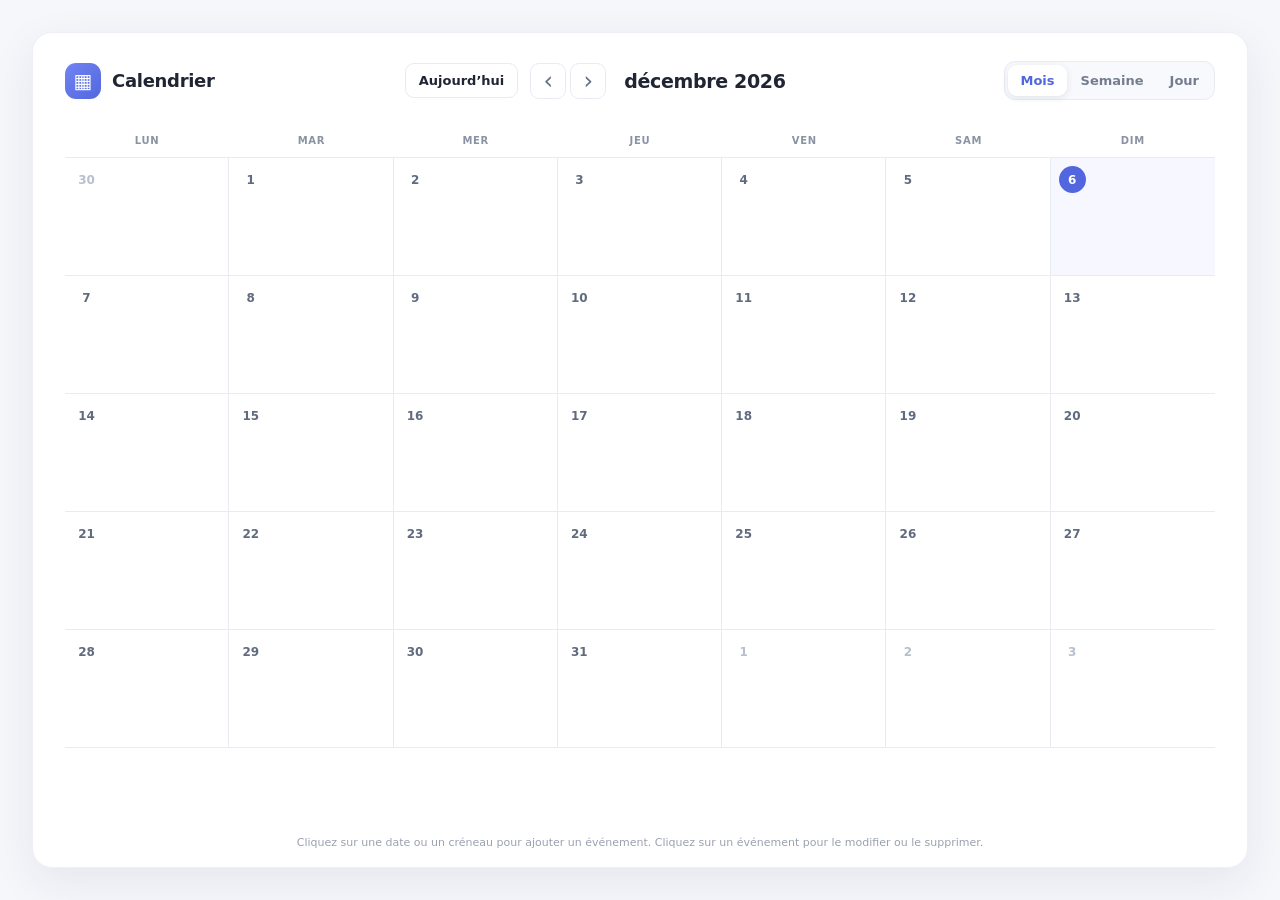
==== calendrier/index.html @ dea8a132 "calendrier" ====
﻿<!DOCTYPE html>
<html lang="fr">
<head>
  <meta charset="UTF-8">
  <meta name="viewport" content="width=device-width, initial-scale=1">
  <title>Calendrier</title>
  <link rel="stylesheet" href="style.css">
  <script src="script.js" defer></script>
</head>
<body>
  <main class="calendar" aria-label="Calendrier">
    <header class="toolbar">
      <div class="toolbar__brand"><span class="brand-mark" aria-hidden="true">▦</span><h1>Calendrier</h1></div>
      <div class="toolbar__navigation">
        <button class="button button--today" id="todayBtn" type="button">Aujourd’hui</button>
        <div class="nav-arrows" aria-label="Naviguer dans le calendrier">
          <button class="icon-button" id="prevBtn" type="button" aria-label="Période précédente">‹</button>
          <button class="icon-button" id="nextBtn" type="button" aria-label="Période suivante">›</button>
        </div>
        <h2 id="calendarTitle" aria-live="polite"></h2>
      </div>
      <div class="toolbar__view" role="group" aria-label="Choisir une vue">
        <button class="view-button is-active" data-view="month" type="button">Mois</button>
        <button class="view-button" data-view="week" type="button">Semaine</button>
        <button class="view-button" data-view="day" type="button">Jour</button>
      </div>
    </header>
    <section class="calendar-content" id="calendarContent" aria-label="Vue du calendrier"></section>
    <p class="calendar-hint">Cliquez sur une date ou un créneau pour ajouter un événement. Cliquez sur un événement pour le modifier ou le supprimer.</p>
  </main>
  <dialog class="event-dialog" id="eventDialog" aria-labelledby="dialogTitle">
    <form id="eventForm">
      <div class="dialog-header"><div><p class="dialog-eyebrow">Événement</p><h2 id="dialogTitle">Ajouter un événement</h2></div><button class="icon-button dialog-close" id="closeDialogBtn" type="button" aria-label="Fermer">×</button></div>
      <label>Titre<input id="eventTitle" name="title" type="text" maxlength="80" placeholder="Ex. Réunion d’équipe" required></label>
      <div class="form-row"><label>Début<input id="eventStart" name="start" type="datetime-local" required></label><label>Fin<input id="eventEnd" name="end" type="datetime-local" required></label></div>
      <label>Couleur<select id="eventColor" name="color"><option value="blue">Bleu</option><option value="violet">Violet</option><option value="green">Vert</option><option value="orange">Orange</option><option value="rose">Rose</option></select></label>
      <p class="dialog-error" id="dialogError" role="alert"></p>
      <div class="dialog-actions"><button class="button button--danger" id="deleteEventBtn" type="button" hidden>Supprimer</button><span class="dialog-actions__spacer"></span><button class="button button--secondary" id="cancelBtn" type="button">Annuler</button><button class="button button--primary" type="submit">Enregistrer</button></div>
    </form>
  </dialog>
</body>
</html>
---- calendrier/style.css ----
﻿:root{font-family:Inter,ui-sans-serif,system-ui,-apple-system,BlinkMacSystemFont,"Segoe UI",sans-serif;color:#202533;background:#f5f7fb;font-synthesis:none;text-rendering:optimizeLegibility;--ink:#202533;--muted:#798195;--line:#e8ebf2;--primary:#5267df;--surface:#fff;--shadow:0 14px 45px rgb(33 43 76 / 8%)}
*{box-sizing:border-box}body{min-width:320px;min-height:100vh;margin:0;padding:32px}button,input,select{font:inherit}button{cursor:pointer}.calendar{max-width:1440px;min-height:calc(100vh - 64px);margin:auto;padding:28px 32px 18px;background:var(--surface);border:1px solid #edf0f5;border-radius:20px;box-shadow:var(--shadow);display:flex;flex-direction:column}.toolbar{display:flex;align-items:center;gap:24px;padding-bottom:24px}.toolbar__brand,.toolbar__navigation,.toolbar__view{display:flex;align-items:center}.toolbar__brand{gap:11px}.toolbar__brand h1{font-size:18px;margin:0;font-weight:700;letter-spacing:-.3px}.brand-mark{display:grid;place-items:center;width:36px;height:36px;border-radius:11px;color:white;background:linear-gradient(135deg,#7284f3,#5267df);font-size:20px}.toolbar__navigation{gap:12px;margin:0 auto}.toolbar__navigation h2{min-width:190px;margin:0 0 0 6px;font-size:19px;font-weight:650;letter-spacing:-.35px}.nav-arrows{display:flex;gap:4px}.button,.icon-button,.view-button{border:1px solid var(--line);background:var(--surface);color:var(--ink);border-radius:9px;transition:background .15s,border-color .15s,transform .15s}.button{padding:9px 13px;font-size:13px;font-weight:600}.button:hover,.icon-button:hover,.view-button:hover{background:#f7f8fc;border-color:#d9deeb}.button:active,.icon-button:active{transform:scale(.97)}.icon-button{width:36px;height:36px;display:grid;place-items:center;font-size:24px;line-height:1;color:#657087}.toolbar__view{padding:3px;gap:2px;border:1px solid var(--line);border-radius:11px;background:#f8f9fc}.view-button{border:0;background:transparent;padding:8px 12px;color:#747d90;font-size:13px;font-weight:600}.view-button.is-active{background:white;color:var(--primary);box-shadow:0 2px 7px rgb(32 45 90 / 10%)}.calendar-content{flex:1;min-height:0}.month-grid{display:grid;grid-template-columns:repeat(7,minmax(0,1fr))}.weekday{padding:11px 8px;color:#8a92a4;border-bottom:1px solid var(--line);text-align:center;text-transform:uppercase;letter-spacing:.07em;font-size:10px;font-weight:700}.month-cell{min-height:118px;padding:8px;overflow:hidden;border-right:1px solid var(--line);border-bottom:1px solid var(--line);cursor:pointer;transition:background .15s}.month-cell:nth-child(7n){border-right:0}.month-cell:hover{background:#fafbff}.month-cell.is-outside .day-number{color:#b9bfcc}.month-cell.is-today{background:#f7f8ff}.day-number{display:inline-grid;place-items:center;width:27px;height:27px;margin-bottom:5px;border-radius:50%;color:#616b7f;font-size:12px;font-weight:600}.is-today .day-number{background:var(--primary);color:white}.event-chip{display:block;width:100%;margin:3px 0;padding:4px 7px;overflow:hidden;border:0;border-left:3px solid var(--event-color);border-radius:5px;color:var(--event-text);background:var(--event-bg);text-align:left;text-overflow:ellipsis;white-space:nowrap;font-size:11px;font-weight:600;cursor:pointer}.more-events{padding:3px 6px;color:var(--muted);font-size:10px}.time-grid{border:1px solid var(--line);border-bottom:0}.time-header,.time-row{display:grid;grid-template-columns:64px repeat(var(--columns),minmax(0,1fr))}.time-header{border-bottom:1px solid var(--line)}.time-header-spacer{border-right:1px solid var(--line)}.time-day-heading{padding:11px 4px;border-right:1px solid var(--line);text-align:center;color:#747d90;font-size:11px;font-weight:700;text-transform:uppercase}.time-day-heading:last-child{border-right:0}.time-day-heading strong{display:block;margin-top:5px;color:var(--ink);font-size:16px}.time-day-heading.is-today strong{color:var(--primary)}.time-label{height:56px;padding:0 8px;transform:translateY(-7px);color:#969eae;border-right:1px solid var(--line);font-size:10px;text-align:right}.time-row{min-height:56px}.time-slot{position:relative;min-width:0;border-right:1px solid var(--line);border-bottom:1px solid var(--line);cursor:pointer}.time-slot:last-child{border-right:0}.time-slot:hover{background:#f7f8ff}.time-slot::before{content:"";position:absolute;top:0;left:0;right:0;border-top:1px dashed #f0f1f5}.timed-event{position:absolute;z-index:1;left:3px;right:3px;min-height:22px;padding:4px 6px;overflow:hidden;border:0;border-left:3px solid var(--event-color);border-radius:5px;background:var(--event-bg);color:var(--event-text);text-align:left;font-size:10px;font-weight:600;line-height:1.3;cursor:pointer}.timed-event span{display:block;opacity:.8;font-size:9px}.all-day-row{display:grid;grid-template-columns:64px repeat(var(--columns),minmax(0,1fr));border-bottom:1px solid var(--line)}.all-day-label{padding:8px 6px;color:#969eae;font-size:10px;text-align:right}.all-day-cell{min-height:34px;padding:3px;border-left:1px solid var(--line)}.all-day-event{display:block;width:100%;margin:2px 0;padding:4px 6px;overflow:hidden;border:0;border-radius:4px;background:var(--event-bg);color:var(--event-text);text-align:left;text-overflow:ellipsis;white-space:nowrap;font-size:10px;cursor:pointer}.calendar-hint{margin:15px 0 0;color:#9aa1af;text-align:center;font-size:11px}.event-dialog{width:min(520px,calc(100vw - 28px));padding:0;border:0;border-radius:16px;box-shadow:0 24px 80px rgb(20 28 55 / 24%)}.event-dialog::backdrop{background:rgb(25 32 51 / 38%);backdrop-filter:blur(3px)}.event-dialog form{padding:24px}.dialog-header{display:flex;justify-content:space-between;align-items:flex-start;margin-bottom:22px}.dialog-eyebrow{margin:0 0 4px;color:var(--primary);font-size:10px;font-weight:800;letter-spacing:.1em;text-transform:uppercase}.dialog-header h2{margin:0;font-size:20px}.dialog-close{border:0;font-size:24px}.event-dialog label{display:block;margin:0 0 15px;color:#555e72;font-size:12px;font-weight:650}.event-dialog input,.event-dialog select{display:block;width:100%;margin-top:7px;padding:10px 11px;border:1px solid #e1e5ee;border-radius:8px;outline:none;color:var(--ink);background:white;font-size:13px}.event-dialog input:focus,.event-dialog select:focus{border-color:#8390ed;box-shadow:0 0 0 3px #5267df1a}.form-row{display:grid;grid-template-columns:1fr 1fr;gap:12px}.dialog-error{min-height:17px;margin:-3px 0 10px;color:#c03945;font-size:12px}.dialog-actions{display:flex;align-items:center;gap:8px}.dialog-actions__spacer{flex:1}.button--primary{border-color:var(--primary);background:var(--primary);color:white}.button--primary:hover{border-color:#4358ce;background:#4358ce}.button--secondary{background:#f7f8fb}.button--danger{border-color:#f2d8d9;color:#bd3e45;background:#fff8f8}.button--danger:hover{background:#ffeded}
@media(max-width:760px){body{padding:12px}.calendar{min-height:calc(100vh - 24px);padding:18px 12px 14px;border-radius:14px}.toolbar{flex-wrap:wrap;gap:14px;padding-bottom:16px}.toolbar__brand{flex:1}.toolbar__navigation{order:3;width:100%;margin:0;gap:8px}.toolbar__navigation h2{flex:1;min-width:0;margin-left:2px;font-size:16px}.toolbar__view{margin-left:auto}.view-button{padding:7px 9px;font-size:12px}.month-cell{min-height:88px;padding:5px 3px}.day-number{width:23px;height:23px;margin-bottom:3px;font-size:11px}.event-chip{padding:3px 4px;font-size:9px}.weekday{padding:9px 2px;font-size:9px}.time-header,.time-row,.all-day-row{grid-template-columns:42px repeat(var(--columns),minmax(0,1fr))}.time-label,.all-day-label{padding-right:4px;font-size:9px}.time-day-heading{padding:9px 1px;font-size:9px}.time-day-heading strong{font-size:14px}.timed-event{left:1px;right:1px;padding:3px;font-size:9px}.timed-event span{font-size:8px}.calendar-hint{font-size:10px}}@media(max-width:420px){.month-cell{min-height:72px}.event-chip{border-left-width:2px;padding:2px;font-size:8px}.form-row{grid-template-columns:1fr;gap:0}}
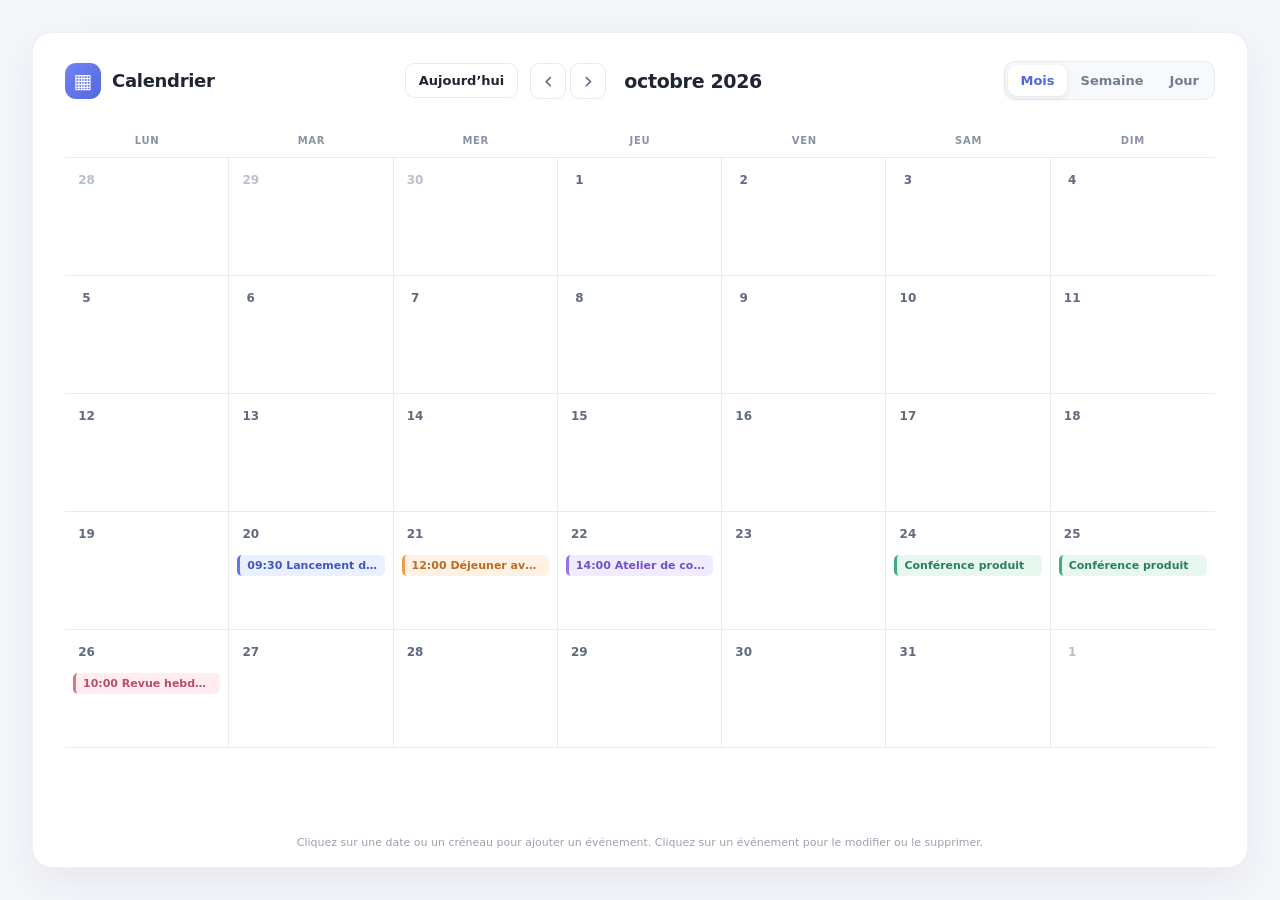
==== commit 66257b17: "api calendrier" ====
--- a/calendrier/index.html
+++ b/calendrier/index.html
@@ -8,7 +8,7 @@
   <script src="script.js" defer></script>
 </head>
 <body>
-  <main class="calendar" aria-label="Calendrier">
+  <main class="calendar" aria-label="Calendrier" data-calendar-demo>
     <header class="toolbar">
       <div class="toolbar__brand"><span class="brand-mark" aria-hidden="true">▦</span><h1>Calendrier</h1></div>
       <div class="toolbar__navigation">
@@ -27,7 +27,6 @@
     </header>
     <section class="calendar-content" id="calendarContent" aria-label="Vue du calendrier"></section>
     <p class="calendar-hint">Cliquez sur une date ou un créneau pour ajouter un événement. Cliquez sur un événement pour le modifier ou le supprimer.</p>
-  </main>
   <dialog class="event-dialog" id="eventDialog" aria-labelledby="dialogTitle">
     <form id="eventForm">
       <div class="dialog-header"><div><p class="dialog-eyebrow">Événement</p><h2 id="dialogTitle">Ajouter un événement</h2></div><button class="icon-button dialog-close" id="closeDialogBtn" type="button" aria-label="Fermer">×</button></div>
@@ -38,5 +37,6 @@
       <div class="dialog-actions"><button class="button button--danger" id="deleteEventBtn" type="button" hidden>Supprimer</button><span class="dialog-actions__spacer"></span><button class="button button--secondary" id="cancelBtn" type="button">Annuler</button><button class="button button--primary" type="submit">Enregistrer</button></div>
     </form>
   </dialog>
+  </main>
 </body>
 </html>
--- a/calendrier/style.css
+++ b/calendrier/style.css
@@ -1,3 +1,627 @@
-﻿:root{font-family:Inter,ui-sans-serif,system-ui,-apple-system,BlinkMacSystemFont,"Segoe UI",sans-serif;color:#202533;background:#f5f7fb;font-synthesis:none;text-rendering:optimizeLegibility;--ink:#202533;--muted:#798195;--line:#e8ebf2;--primary:#5267df;--surface:#fff;--shadow:0 14px 45px rgb(33 43 76 / 8%)}
-*{box-sizing:border-box}body{min-width:320px;min-height:100vh;margin:0;padding:32px}button,input,select{font:inherit}button{cursor:pointer}.calendar{max-width:1440px;min-height:calc(100vh - 64px);margin:auto;padding:28px 32px 18px;background:var(--surface);border:1px solid #edf0f5;border-radius:20px;box-shadow:var(--shadow);display:flex;flex-direction:column}.toolbar{display:flex;align-items:center;gap:24px;padding-bottom:24px}.toolbar__brand,.toolbar__navigation,.toolbar__view{display:flex;align-items:center}.toolbar__brand{gap:11px}.toolbar__brand h1{font-size:18px;margin:0;font-weight:700;letter-spacing:-.3px}.brand-mark{display:grid;place-items:center;width:36px;height:36px;border-radius:11px;color:white;background:linear-gradient(135deg,#7284f3,#5267df);font-size:20px}.toolbar__navigation{gap:12px;margin:0 auto}.toolbar__navigation h2{min-width:190px;margin:0 0 0 6px;font-size:19px;font-weight:650;letter-spacing:-.35px}.nav-arrows{display:flex;gap:4px}.button,.icon-button,.view-button{border:1px solid var(--line);background:var(--surface);color:var(--ink);border-radius:9px;transition:background .15s,border-color .15s,transform .15s}.button{padding:9px 13px;font-size:13px;font-weight:600}.button:hover,.icon-button:hover,.view-button:hover{background:#f7f8fc;border-color:#d9deeb}.button:active,.icon-button:active{transform:scale(.97)}.icon-button{width:36px;height:36px;display:grid;place-items:center;font-size:24px;line-height:1;color:#657087}.toolbar__view{padding:3px;gap:2px;border:1px solid var(--line);border-radius:11px;background:#f8f9fc}.view-button{border:0;background:transparent;padding:8px 12px;color:#747d90;font-size:13px;font-weight:600}.view-button.is-active{background:white;color:var(--primary);box-shadow:0 2px 7px rgb(32 45 90 / 10%)}.calendar-content{flex:1;min-height:0}.month-grid{display:grid;grid-template-columns:repeat(7,minmax(0,1fr))}.weekday{padding:11px 8px;color:#8a92a4;border-bottom:1px solid var(--line);text-align:center;text-transform:uppercase;letter-spacing:.07em;font-size:10px;font-weight:700}.month-cell{min-height:118px;padding:8px;overflow:hidden;border-right:1px solid var(--line);border-bottom:1px solid var(--line);cursor:pointer;transition:background .15s}.month-cell:nth-child(7n){border-right:0}.month-cell:hover{background:#fafbff}.month-cell.is-outside .day-number{color:#b9bfcc}.month-cell.is-today{background:#f7f8ff}.day-number{display:inline-grid;place-items:center;width:27px;height:27px;margin-bottom:5px;border-radius:50%;color:#616b7f;font-size:12px;font-weight:600}.is-today .day-number{background:var(--primary);color:white}.event-chip{display:block;width:100%;margin:3px 0;padding:4px 7px;overflow:hidden;border:0;border-left:3px solid var(--event-color);border-radius:5px;color:var(--event-text);background:var(--event-bg);text-align:left;text-overflow:ellipsis;white-space:nowrap;font-size:11px;font-weight:600;cursor:pointer}.more-events{padding:3px 6px;color:var(--muted);font-size:10px}.time-grid{border:1px solid var(--line);border-bottom:0}.time-header,.time-row{display:grid;grid-template-columns:64px repeat(var(--columns),minmax(0,1fr))}.time-header{border-bottom:1px solid var(--line)}.time-header-spacer{border-right:1px solid var(--line)}.time-day-heading{padding:11px 4px;border-right:1px solid var(--line);text-align:center;color:#747d90;font-size:11px;font-weight:700;text-transform:uppercase}.time-day-heading:last-child{border-right:0}.time-day-heading strong{display:block;margin-top:5px;color:var(--ink);font-size:16px}.time-day-heading.is-today strong{color:var(--primary)}.time-label{height:56px;padding:0 8px;transform:translateY(-7px);color:#969eae;border-right:1px solid var(--line);font-size:10px;text-align:right}.time-row{min-height:56px}.time-slot{position:relative;min-width:0;border-right:1px solid var(--line);border-bottom:1px solid var(--line);cursor:pointer}.time-slot:last-child{border-right:0}.time-slot:hover{background:#f7f8ff}.time-slot::before{content:"";position:absolute;top:0;left:0;right:0;border-top:1px dashed #f0f1f5}.timed-event{position:absolute;z-index:1;left:3px;right:3px;min-height:22px;padding:4px 6px;overflow:hidden;border:0;border-left:3px solid var(--event-color);border-radius:5px;background:var(--event-bg);color:var(--event-text);text-align:left;font-size:10px;font-weight:600;line-height:1.3;cursor:pointer}.timed-event span{display:block;opacity:.8;font-size:9px}.all-day-row{display:grid;grid-template-columns:64px repeat(var(--columns),minmax(0,1fr));border-bottom:1px solid var(--line)}.all-day-label{padding:8px 6px;color:#969eae;font-size:10px;text-align:right}.all-day-cell{min-height:34px;padding:3px;border-left:1px solid var(--line)}.all-day-event{display:block;width:100%;margin:2px 0;padding:4px 6px;overflow:hidden;border:0;border-radius:4px;background:var(--event-bg);color:var(--event-text);text-align:left;text-overflow:ellipsis;white-space:nowrap;font-size:10px;cursor:pointer}.calendar-hint{margin:15px 0 0;color:#9aa1af;text-align:center;font-size:11px}.event-dialog{width:min(520px,calc(100vw - 28px));padding:0;border:0;border-radius:16px;box-shadow:0 24px 80px rgb(20 28 55 / 24%)}.event-dialog::backdrop{background:rgb(25 32 51 / 38%);backdrop-filter:blur(3px)}.event-dialog form{padding:24px}.dialog-header{display:flex;justify-content:space-between;align-items:flex-start;margin-bottom:22px}.dialog-eyebrow{margin:0 0 4px;color:var(--primary);font-size:10px;font-weight:800;letter-spacing:.1em;text-transform:uppercase}.dialog-header h2{margin:0;font-size:20px}.dialog-close{border:0;font-size:24px}.event-dialog label{display:block;margin:0 0 15px;color:#555e72;font-size:12px;font-weight:650}.event-dialog input,.event-dialog select{display:block;width:100%;margin-top:7px;padding:10px 11px;border:1px solid #e1e5ee;border-radius:8px;outline:none;color:var(--ink);background:white;font-size:13px}.event-dialog input:focus,.event-dialog select:focus{border-color:#8390ed;box-shadow:0 0 0 3px #5267df1a}.form-row{display:grid;grid-template-columns:1fr 1fr;gap:12px}.dialog-error{min-height:17px;margin:-3px 0 10px;color:#c03945;font-size:12px}.dialog-actions{display:flex;align-items:center;gap:8px}.dialog-actions__spacer{flex:1}.button--primary{border-color:var(--primary);background:var(--primary);color:white}.button--primary:hover{border-color:#4358ce;background:#4358ce}.button--secondary{background:#f7f8fb}.button--danger{border-color:#f2d8d9;color:#bd3e45;background:#fff8f8}.button--danger:hover{background:#ffeded}
-@media(max-width:760px){body{padding:12px}.calendar{min-height:calc(100vh - 24px);padding:18px 12px 14px;border-radius:14px}.toolbar{flex-wrap:wrap;gap:14px;padding-bottom:16px}.toolbar__brand{flex:1}.toolbar__navigation{order:3;width:100%;margin:0;gap:8px}.toolbar__navigation h2{flex:1;min-width:0;margin-left:2px;font-size:16px}.toolbar__view{margin-left:auto}.view-button{padding:7px 9px;font-size:12px}.month-cell{min-height:88px;padding:5px 3px}.day-number{width:23px;height:23px;margin-bottom:3px;font-size:11px}.event-chip{padding:3px 4px;font-size:9px}.weekday{padding:9px 2px;font-size:9px}.time-header,.time-row,.all-day-row{grid-template-columns:42px repeat(var(--columns),minmax(0,1fr))}.time-label,.all-day-label{padding-right:4px;font-size:9px}.time-day-heading{padding:9px 1px;font-size:9px}.time-day-heading strong{font-size:14px}.timed-event{left:1px;right:1px;padding:3px;font-size:9px}.timed-event span{font-size:8px}.calendar-hint{font-size:10px}}@media(max-width:420px){.month-cell{min-height:72px}.event-chip{border-left-width:2px;padding:2px;font-size:8px}.form-row{grid-template-columns:1fr;gap:0}}
+﻿:root {
+   font-family: Inter, ui-sans-serif, system-ui, -apple-system, BlinkMacSystemFont, "Segoe UI", sans-serif;
+   color: #202533;
+   background: #f5f7fb;
+   font-synthesis: none;
+   text-rendering: optimizeLegibility;
+   --ink: #202533;
+   --muted: #798195;
+   --line: #e8ebf2;
+   --primary: #5267df;
+   --surface: #fff;
+   --shadow: 0 14px 45px rgb(33 43 76 / 8%)
+}
+
+* {
+   box-sizing: border-box
+}
+
+body {
+   min-width: 320px;
+   min-height: 100vh;
+   margin: 0;
+   padding: 32px
+}
+
+button, input, select {
+   font: inherit
+}
+
+button {
+   cursor: pointer
+}
+
+.calendar {
+   max-width: 1440px;
+   min-height: calc(100vh - 64px);
+   margin: auto;
+   padding: 28px 32px 18px;
+   background: var(--surface);
+   border: 1px solid #edf0f5;
+   border-radius: 20px;
+   box-shadow: var(--shadow);
+   display: flex;
+   flex-direction: column
+}
+
+.toolbar {
+   display: flex;
+   align-items: center;
+   gap: 24px;
+   padding-bottom: 24px
+}
+
+.toolbar__brand, .toolbar__navigation, .toolbar__view {
+   display: flex;
+   align-items: center
+}
+
+.toolbar__brand {
+   gap: 11px
+}
+
+.toolbar__brand h1 {
+   font-size: 18px;
+   margin: 0;
+   font-weight: 700;
+   letter-spacing: -.3px
+}
+
+.brand-mark {
+   display: grid;
+   place-items: center;
+   width: 36px;
+   height: 36px;
+   border-radius: 11px;
+   color: white;
+   background: linear-gradient(135deg, #7284f3, #5267df);
+   font-size: 20px
+}
+
+.toolbar__navigation {
+   gap: 12px;
+   margin: 0 auto
+}
+
+.toolbar__navigation h2 {
+   min-width: 190px;
+   margin: 0 0 0 6px;
+   font-size: 19px;
+   font-weight: 650;
+   letter-spacing: -.35px
+}
+
+.nav-arrows {
+   display: flex;
+   gap: 4px
+}
+
+.button, .icon-button, .view-button {
+   border: 1px solid var(--line);
+   background: var(--surface);
+   color: var(--ink);
+   border-radius: 9px;
+   transition: background .15s, border-color .15s, transform .15s
+}
+
+.button {
+   padding: 9px 13px;
+   font-size: 13px;
+   font-weight: 600
+}
+
+.button:hover, .icon-button:hover, .view-button:hover {
+   background: #f7f8fc;
+   border-color: #d9deeb
+}
+
+.button:active, .icon-button:active {
+   transform: scale(.97)
+}
+
+.icon-button {
+   width: 36px;
+   height: 36px;
+   display: grid;
+   place-items: center;
+   font-size: 24px;
+   line-height: 1;
+   color: #657087
+}
+
+.toolbar__view {
+   padding: 3px;
+   gap: 2px;
+   border: 1px solid var(--line);
+   border-radius: 11px;
+   background: #f8f9fc
+}
+
+.view-button {
+   border: 0;
+   background: transparent;
+   padding: 8px 12px;
+   color: #747d90;
+   font-size: 13px;
+   font-weight: 600
+}
+
+.view-button.is-active {
+   background: white;
+   color: var(--primary);
+   box-shadow: 0 2px 7px rgb(32 45 90 / 10%)
+}
+
+.calendar-content {
+   flex: 1;
+   min-height: 0
+}
+
+.month-grid {
+   display: grid;
+   grid-template-columns: repeat(7, minmax(0, 1fr))
+}
+
+.weekday {
+   padding: 11px 8px;
+   color: #8a92a4;
+   border-bottom: 1px solid var(--line);
+   text-align: center;
+   text-transform: uppercase;
+   letter-spacing: .07em;
+   font-size: 10px;
+   font-weight: 700
+}
+
+.month-cell {
+   min-height: 118px;
+   padding: 8px;
+   overflow: hidden;
+   border-right: 1px solid var(--line);
+   border-bottom: 1px solid var(--line);
+   cursor: pointer;
+   transition: background .15s
+}
+
+.month-cell:nth-child(7n) {
+   border-right: 0
+}
+
+.month-cell:hover {
+   background: #fafbff
+}
+
+.month-cell.is-outside .day-number {
+   color: #b9bfcc
+}
+
+.month-cell.is-today {
+   background: #f7f8ff
+}
+
+.day-number {
+   display: inline-grid;
+   place-items: center;
+   width: 27px;
+   height: 27px;
+   margin-bottom: 5px;
+   border-radius: 50%;
+   color: #616b7f;
+   font-size: 12px;
+   font-weight: 600
+}
+
+.is-today .day-number {
+   background: var(--primary);
+   color: white
+}
+
+.event-chip {
+   display: block;
+   width: 100%;
+   margin: 3px 0;
+   padding: 4px 7px;
+   overflow: hidden;
+   border: 0;
+   border-left: 3px solid var(--event-color);
+   border-radius: 5px;
+   color: var(--event-text);
+   background: var(--event-bg);
+   text-align: left;
+   text-overflow: ellipsis;
+   white-space: nowrap;
+   font-size: 11px;
+   font-weight: 600;
+   cursor: pointer
+}
+
+.more-events {
+   padding: 3px 6px;
+   color: var(--muted);
+   font-size: 10px
+}
+
+.time-grid {
+   border: 1px solid var(--line);
+   border-bottom: 0
+}
+
+.time-header, .time-row {
+   display: grid;
+   grid-template-columns: 64px repeat(var(--columns), minmax(0, 1fr))
+}
+
+.time-header {
+   border-bottom: 1px solid var(--line)
+}
+
+.time-header-spacer {
+   border-right: 1px solid var(--line)
+}
+
+.time-day-heading {
+   padding: 11px 4px;
+   border-right: 1px solid var(--line);
+   text-align: center;
+   color: #747d90;
+   font-size: 11px;
+   font-weight: 700;
+   text-transform: uppercase
+}
+
+.time-day-heading:last-child {
+   border-right: 0
+}
+
+.time-day-heading strong {
+   display: block;
+   margin-top: 5px;
+   color: var(--ink);
+   font-size: 16px
+}
+
+.time-day-heading.is-today strong {
+   color: var(--primary)
+}
+
+.time-label {
+   height: var(--hour-height, 56px);
+   padding: 0 8px;
+   transform: translateY(-7px);
+   color: #969eae;
+   border-right: 1px solid var(--line);
+   font-size: 10px;
+   text-align: right
+}
+
+.time-row {
+   min-height: var(--hour-height, 56px)
+}
+
+.time-slot {
+   position: relative;
+   min-width: 0;
+   border-right: 1px solid var(--line);
+   border-bottom: 1px solid var(--line);
+   cursor: pointer
+}
+
+.time-slot:last-child {
+   border-right: 0
+}
+
+.time-slot:hover {
+   background: #f7f8ff
+}
+
+.time-slot::before {
+   content: "";
+   position: absolute;
+   top: 0;
+   left: 0;
+   right: 0;
+   border-top: 1px dashed #f0f1f5
+}
+
+.timed-event {
+   position: absolute;
+   z-index: 1;
+   left: 3px;
+   right: 3px;
+   min-height: 22px;
+   padding: 4px 6px;
+   overflow: hidden;
+   border: 0;
+   border-left: 3px solid var(--event-color);
+   border-radius: 5px;
+   background: var(--event-bg);
+   color: var(--event-text);
+   text-align: left;
+   font-size: 10px;
+   font-weight: 600;
+   line-height: 1.3;
+   cursor: pointer
+}
+
+.timed-event span {
+   display: block;
+   opacity: .8;
+   font-size: 9px
+}
+
+.all-day-row {
+   display: grid;
+   grid-template-columns: 64px repeat(var(--columns), minmax(0, 1fr));
+   border-bottom: 1px solid var(--line)
+}
+
+.all-day-label {
+   padding: 8px 6px;
+   color: #969eae;
+   font-size: 10px;
+   text-align: right
+}
+
+.all-day-cell {
+   min-height: 34px;
+   padding: 3px;
+   border-left: 1px solid var(--line)
+}
+
+.all-day-event {
+   display: block;
+   width: 100%;
+   margin: 2px 0;
+   padding: 4px 6px;
+   overflow: hidden;
+   border: 0;
+   border-radius: 4px;
+   background: var(--event-bg);
+   color: var(--event-text);
+   text-align: left;
+   text-overflow: ellipsis;
+   white-space: nowrap;
+   font-size: 10px;
+   cursor: pointer
+}
+
+.calendar-hint {
+   margin: 15px 0 0;
+   color: #9aa1af;
+   text-align: center;
+   font-size: 11px
+}
+
+.event-dialog {
+   width: min(520px, calc(100vw - 28px));
+   padding: 0;
+   border: 0;
+   border-radius: 16px;
+   box-shadow: 0 24px 80px rgb(20 28 55 / 24%)
+}
+
+.event-dialog::backdrop {
+   background: rgb(25 32 51 / 38%);
+   backdrop-filter: blur(3px)
+}
+
+.event-dialog form {
+   padding: 24px
+}
+
+.dialog-header {
+   display: flex;
+   justify-content: space-between;
+   align-items: flex-start;
+   margin-bottom: 22px
+}
+
+.dialog-eyebrow {
+   margin: 0 0 4px;
+   color: var(--primary);
+   font-size: 10px;
+   font-weight: 800;
+   letter-spacing: .1em;
+   text-transform: uppercase
+}
+
+.dialog-header h2 {
+   margin: 0;
+   font-size: 20px
+}
+
+.dialog-close {
+   border: 0;
+   font-size: 24px
+}
+
+.event-dialog label {
+   display: block;
+   margin: 0 0 15px;
+   color: #555e72;
+   font-size: 12px;
+   font-weight: 650
+}
+
+.event-dialog input, .event-dialog select {
+   display: block;
+   width: 100%;
+   margin-top: 7px;
+   padding: 10px 11px;
+   border: 1px solid #e1e5ee;
+   border-radius: 8px;
+   outline: none;
+   color: var(--ink);
+   background: white;
+   font-size: 13px
+}
+
+.event-dialog input:focus, .event-dialog select:focus {
+   border-color: #8390ed;
+   box-shadow: 0 0 0 3px #5267df1a
+}
+
+.form-row {
+   display: grid;
+   grid-template-columns: 1fr 1fr;
+   gap: 12px
+}
+
+.dialog-error {
+   min-height: 17px;
+   margin: -3px 0 10px;
+   color: #c03945;
+   font-size: 12px
+}
+
+.dialog-actions {
+   display: flex;
+   align-items: center;
+   gap: 8px
+}
+
+.dialog-actions__spacer {
+   flex: 1
+}
+
+.button--primary {
+   border-color: var(--primary);
+   background: var(--primary);
+   color: white
+}
+
+.button--primary:hover {
+   border-color: #4358ce;
+   background: #4358ce
+}
+
+.button--secondary {
+   background: #f7f8fb
+}
+
+.button--danger {
+   border-color: #f2d8d9;
+   color: #bd3e45;
+   background: #fff8f8
+}
+
+.button--danger:hover {
+   background: #ffeded
+}
+
+@media(max-width:760px) {
+   body {
+      padding: 12px
+   }
+
+   .calendar {
+      min-height: calc(100vh - 24px);
+      padding: 18px 12px 14px;
+      border-radius: 14px
+   }
+
+   .toolbar {
+      flex-wrap: wrap;
+      gap: 14px;
+      padding-bottom: 16px
+   }
+
+   .toolbar__brand {
+      flex: 1
+   }
+
+   .toolbar__navigation {
+      order: 3;
+      width: 100%;
+      margin: 0;
+      gap: 8px
+   }
+
+   .toolbar__navigation h2 {
+      flex: 1;
+      min-width: 0;
+      margin-left: 2px;
+      font-size: 16px
+   }
+
+   .toolbar__view {
+      margin-left: auto
+   }
+
+   .view-button {
+      padding: 7px 9px;
+      font-size: 12px
+   }
+
+   .month-cell {
+      min-height: 88px;
+      padding: 5px 3px
+   }
+
+   .day-number {
+      width: 23px;
+      height: 23px;
+      margin-bottom: 3px;
+      font-size: 11px
+   }
+
+   .event-chip {
+      padding: 3px 4px;
+      font-size: 9px
+   }
+
+   .weekday {
+      padding: 9px 2px;
+      font-size: 9px
+   }
+
+   .time-header, .time-row, .all-day-row {
+      grid-template-columns: 42px repeat(var(--columns), minmax(0, 1fr))
+   }
+
+   .time-label, .all-day-label {
+      padding-right: 4px;
+      font-size: 9px
+   }
+
+   .time-day-heading {
+      padding: 9px 1px;
+      font-size: 9px
+   }
+
+   .time-day-heading strong {
+      font-size: 14px
+   }
+
+   .timed-event {
+      left: 1px;
+      right: 1px;
+      padding: 3px;
+      font-size: 9px
+   }
+
+   .timed-event span {
+      font-size: 8px
+   }
+
+   .calendar-hint {
+      font-size: 10px
+   }
+}
+
+@media(max-width:420px) {
+   .month-cell {
+      min-height: 72px
+   }
+
+   .event-chip {
+      border-left-width: 2px;
+      padding: 2px;
+      font-size: 8px
+   }
+
+   .form-row {
+      grid-template-columns: 1fr;
+      gap: 0
+   }
+}
